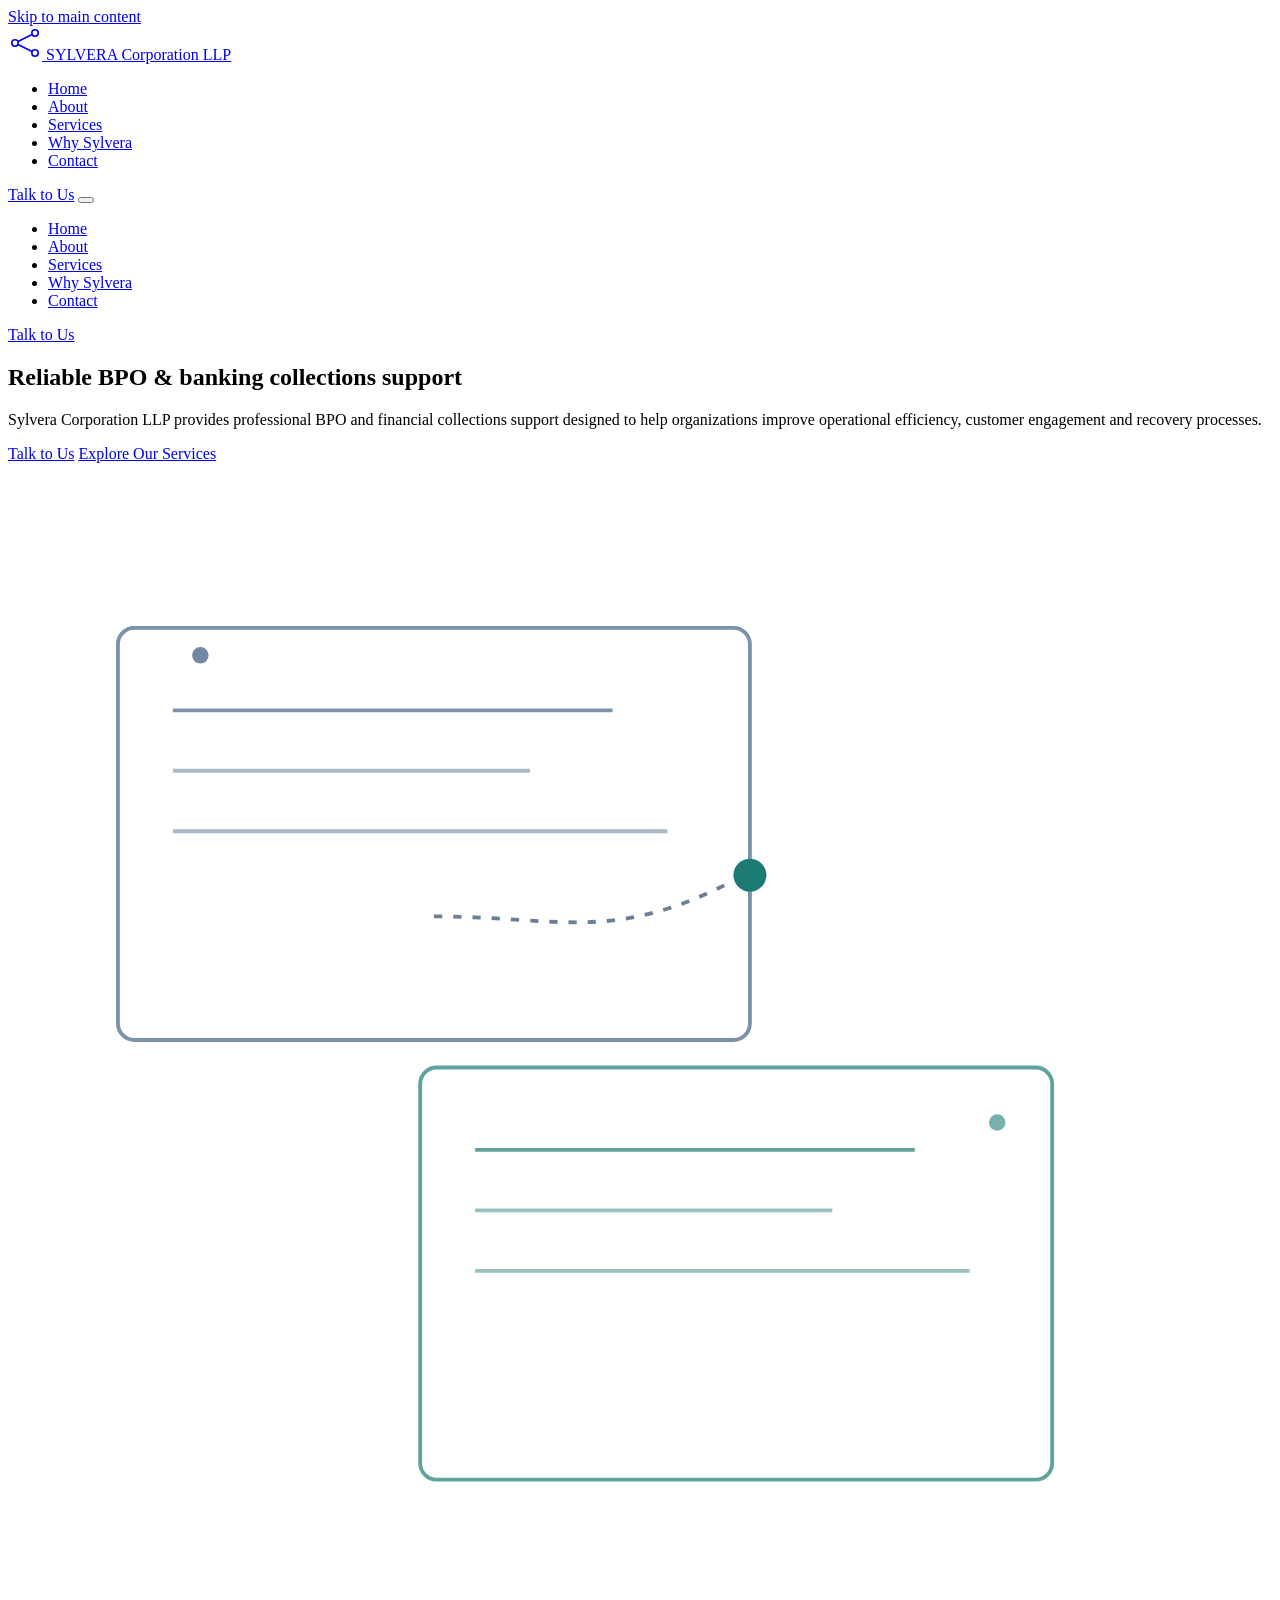
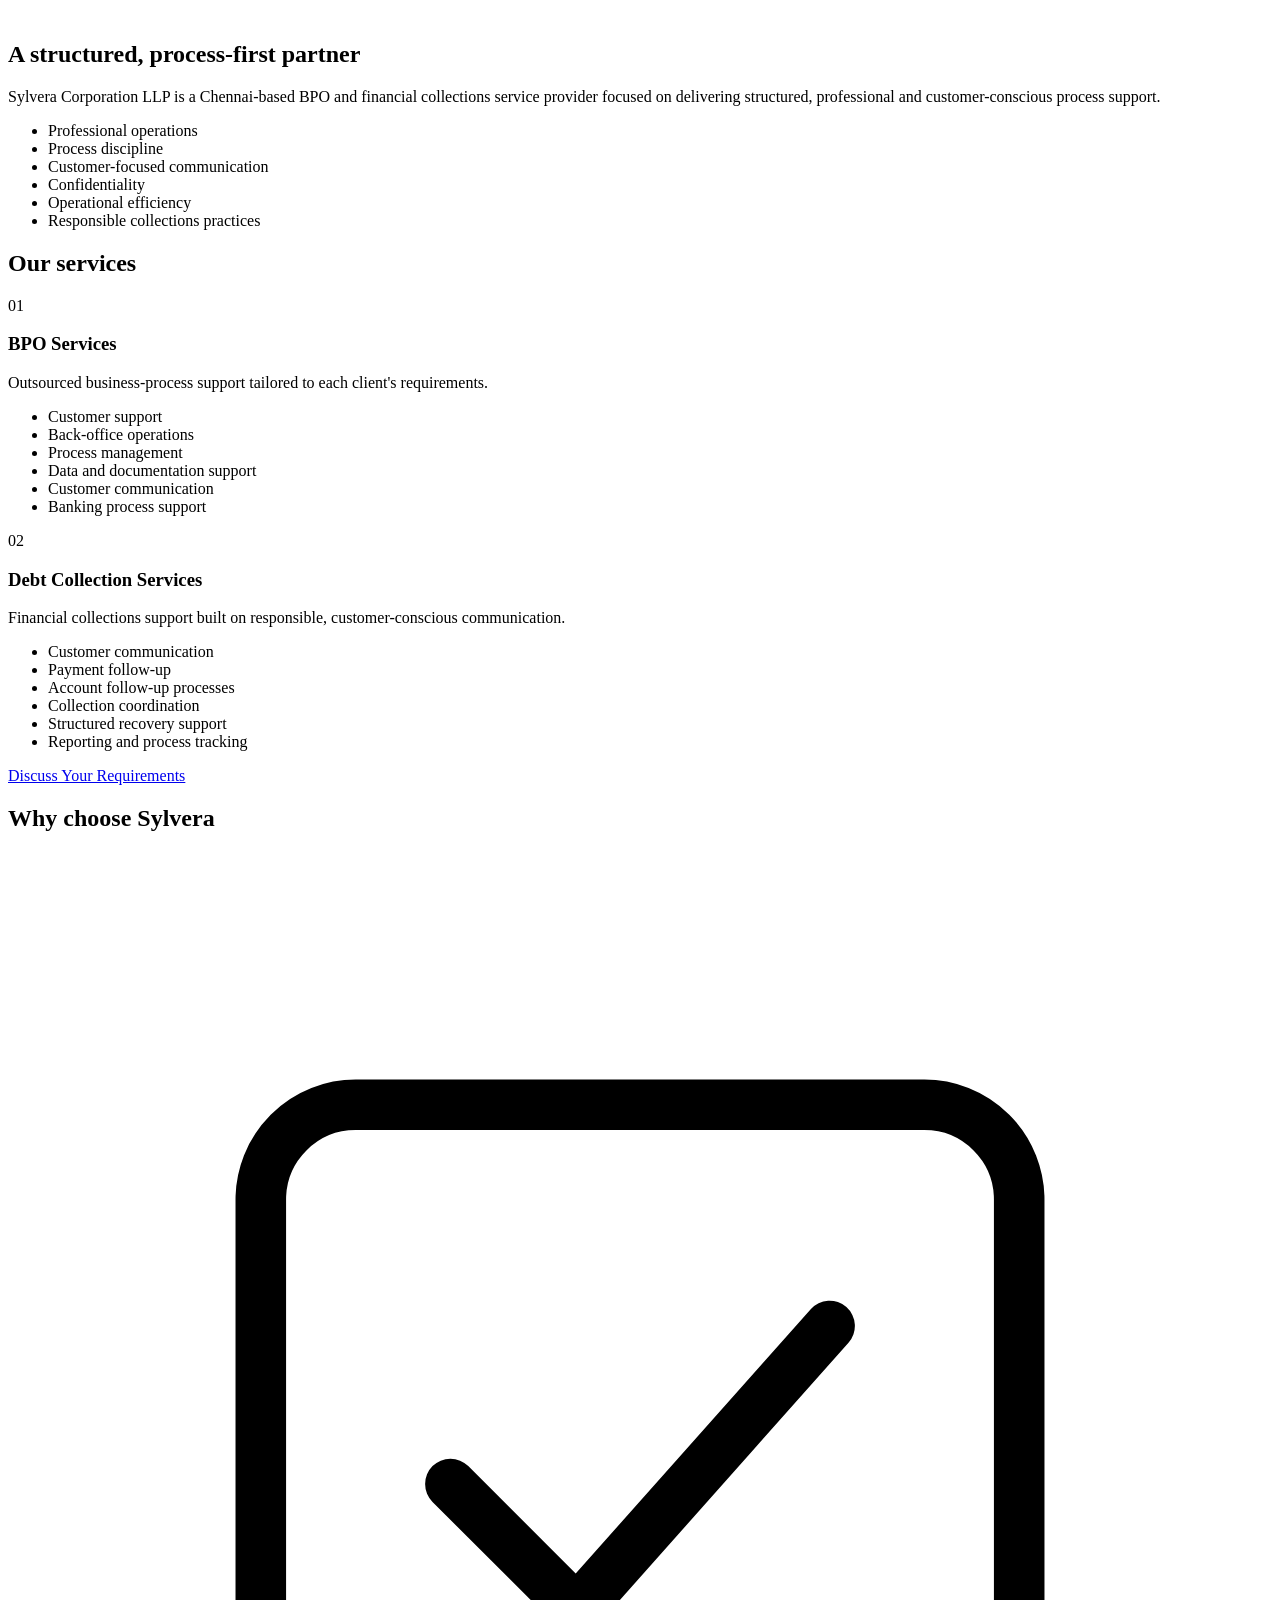
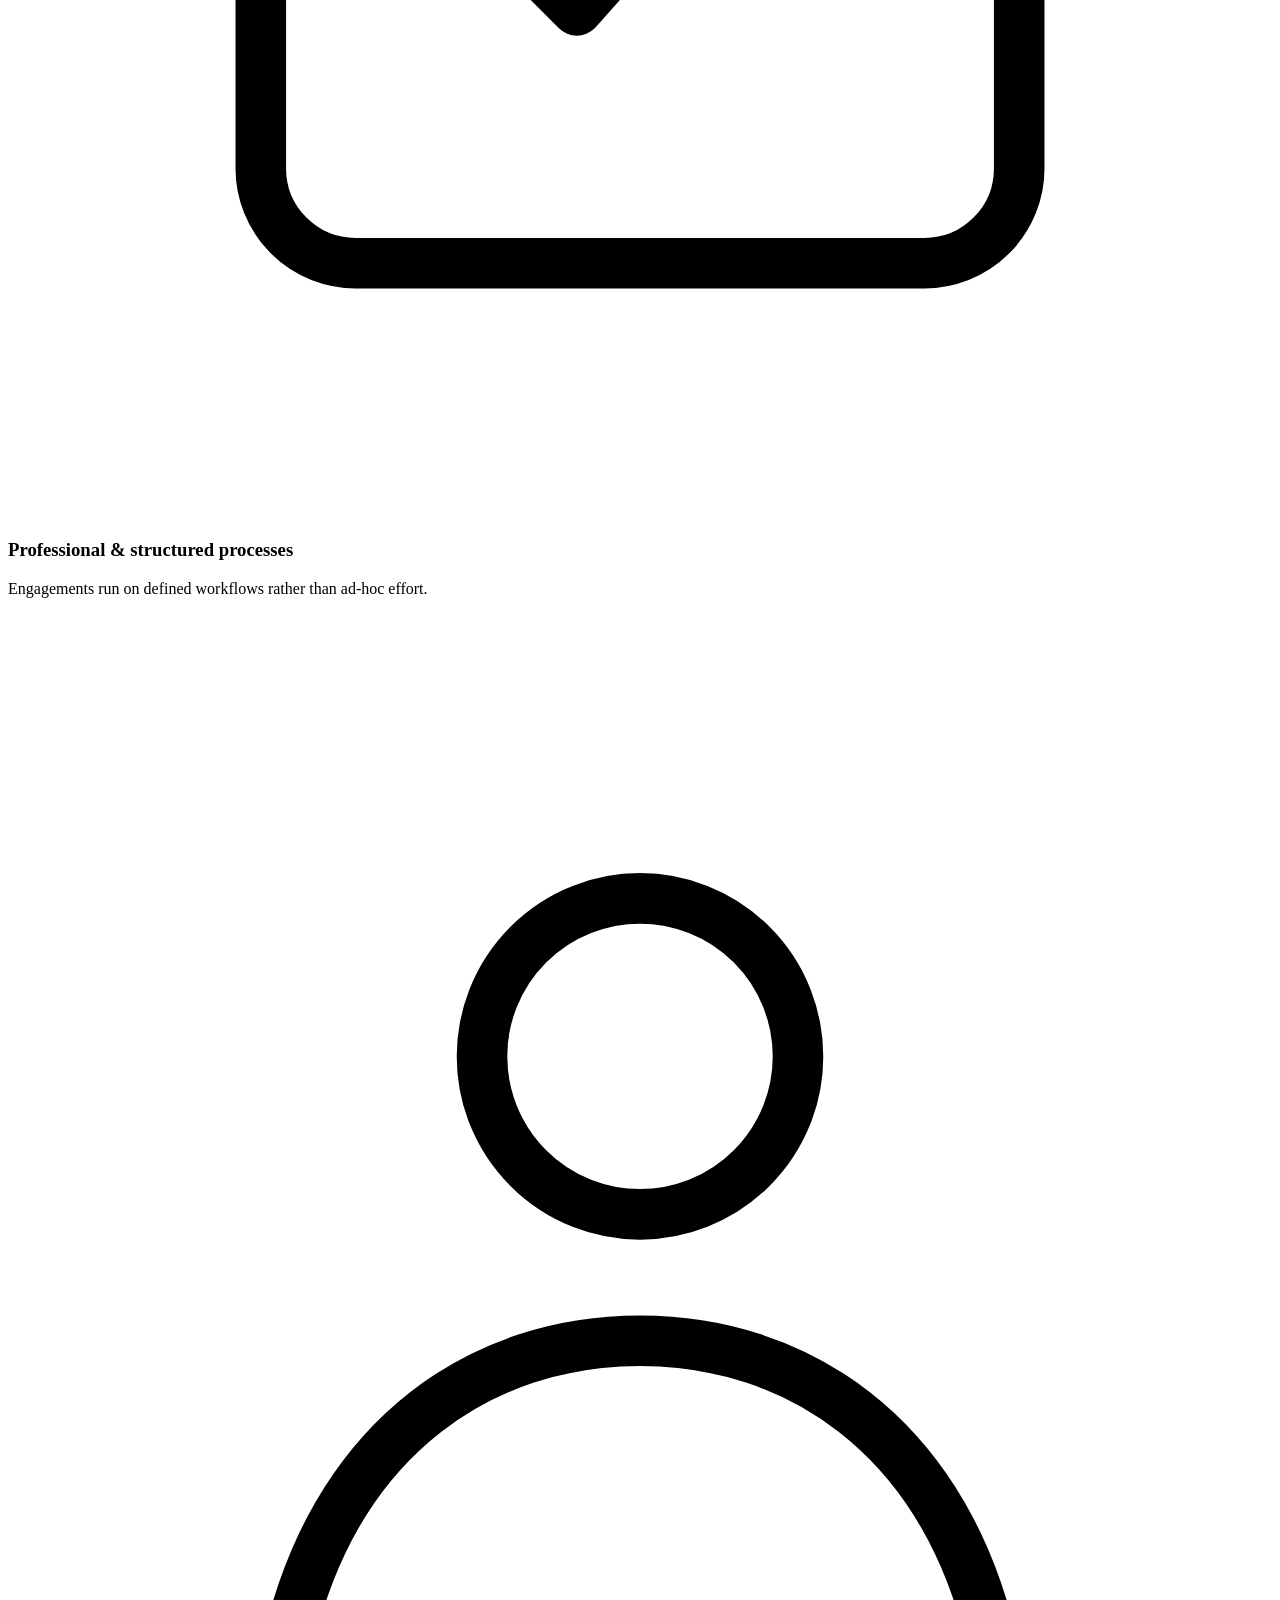
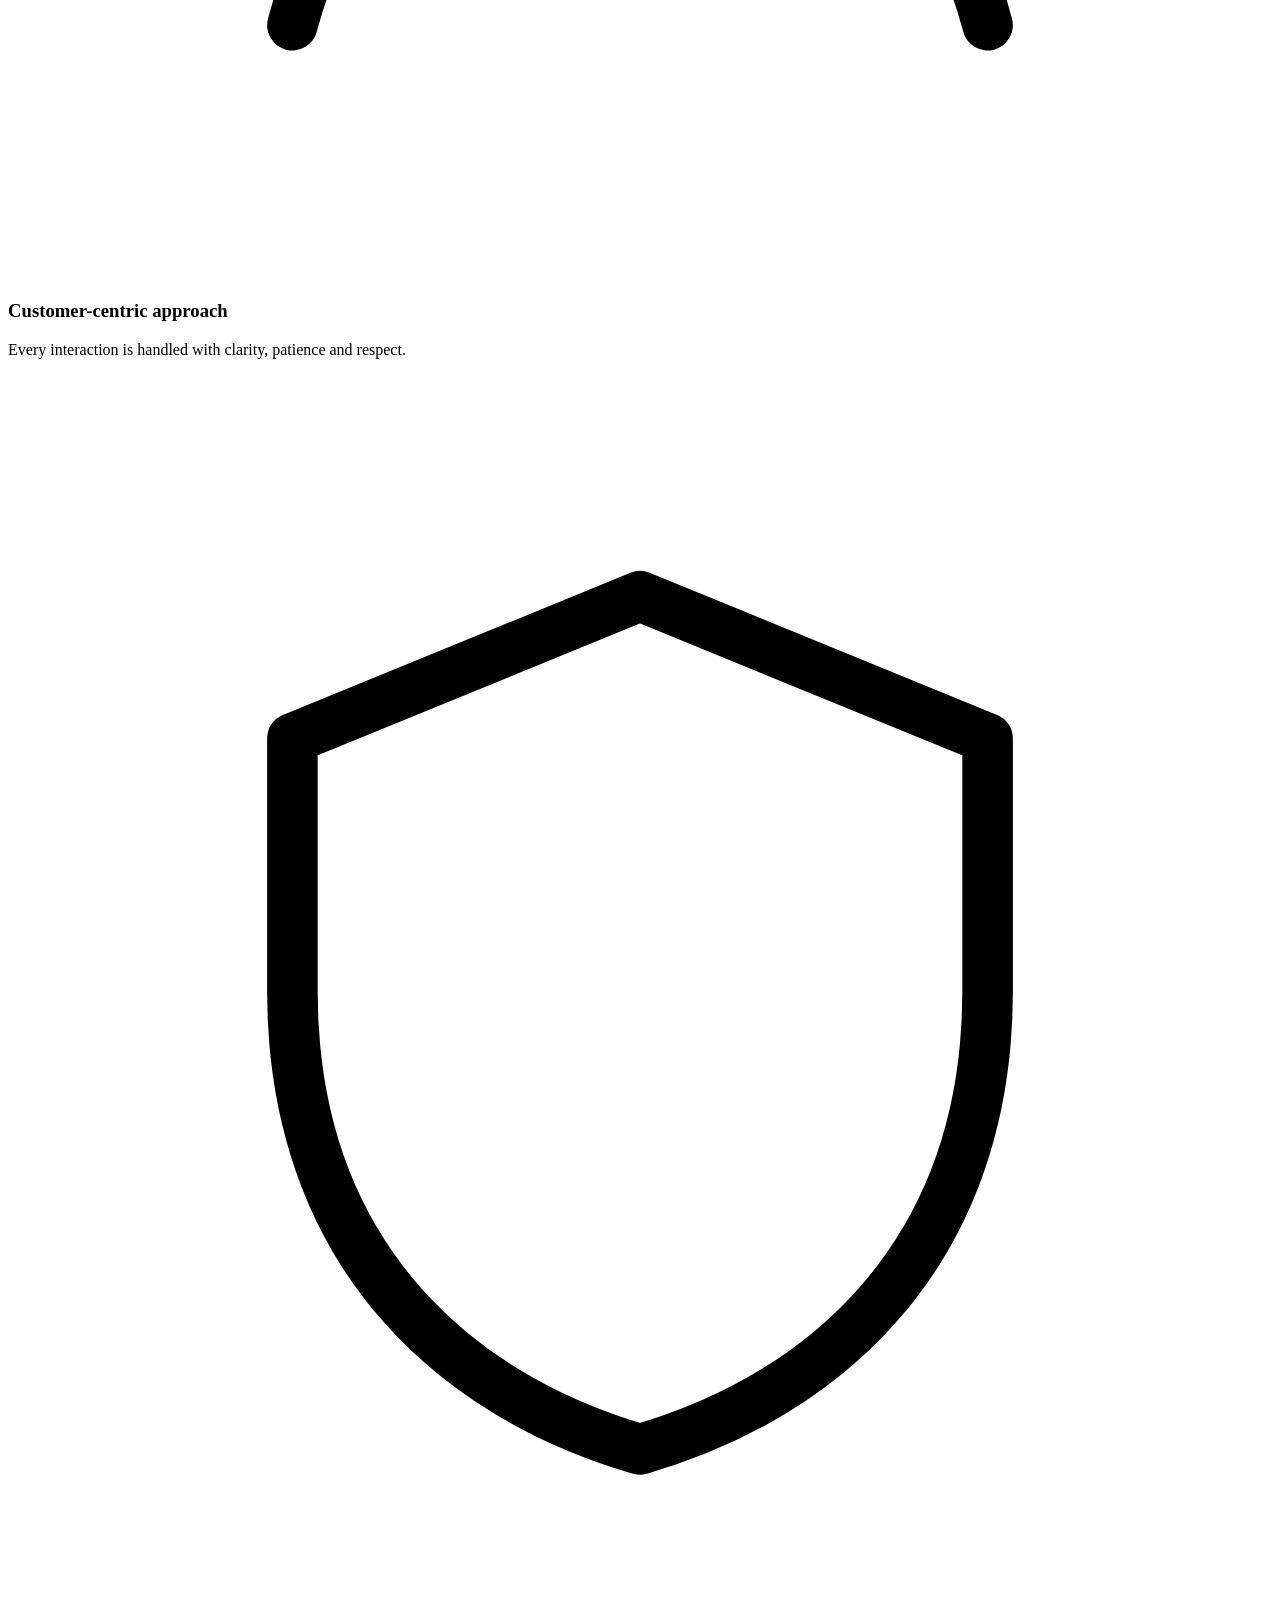
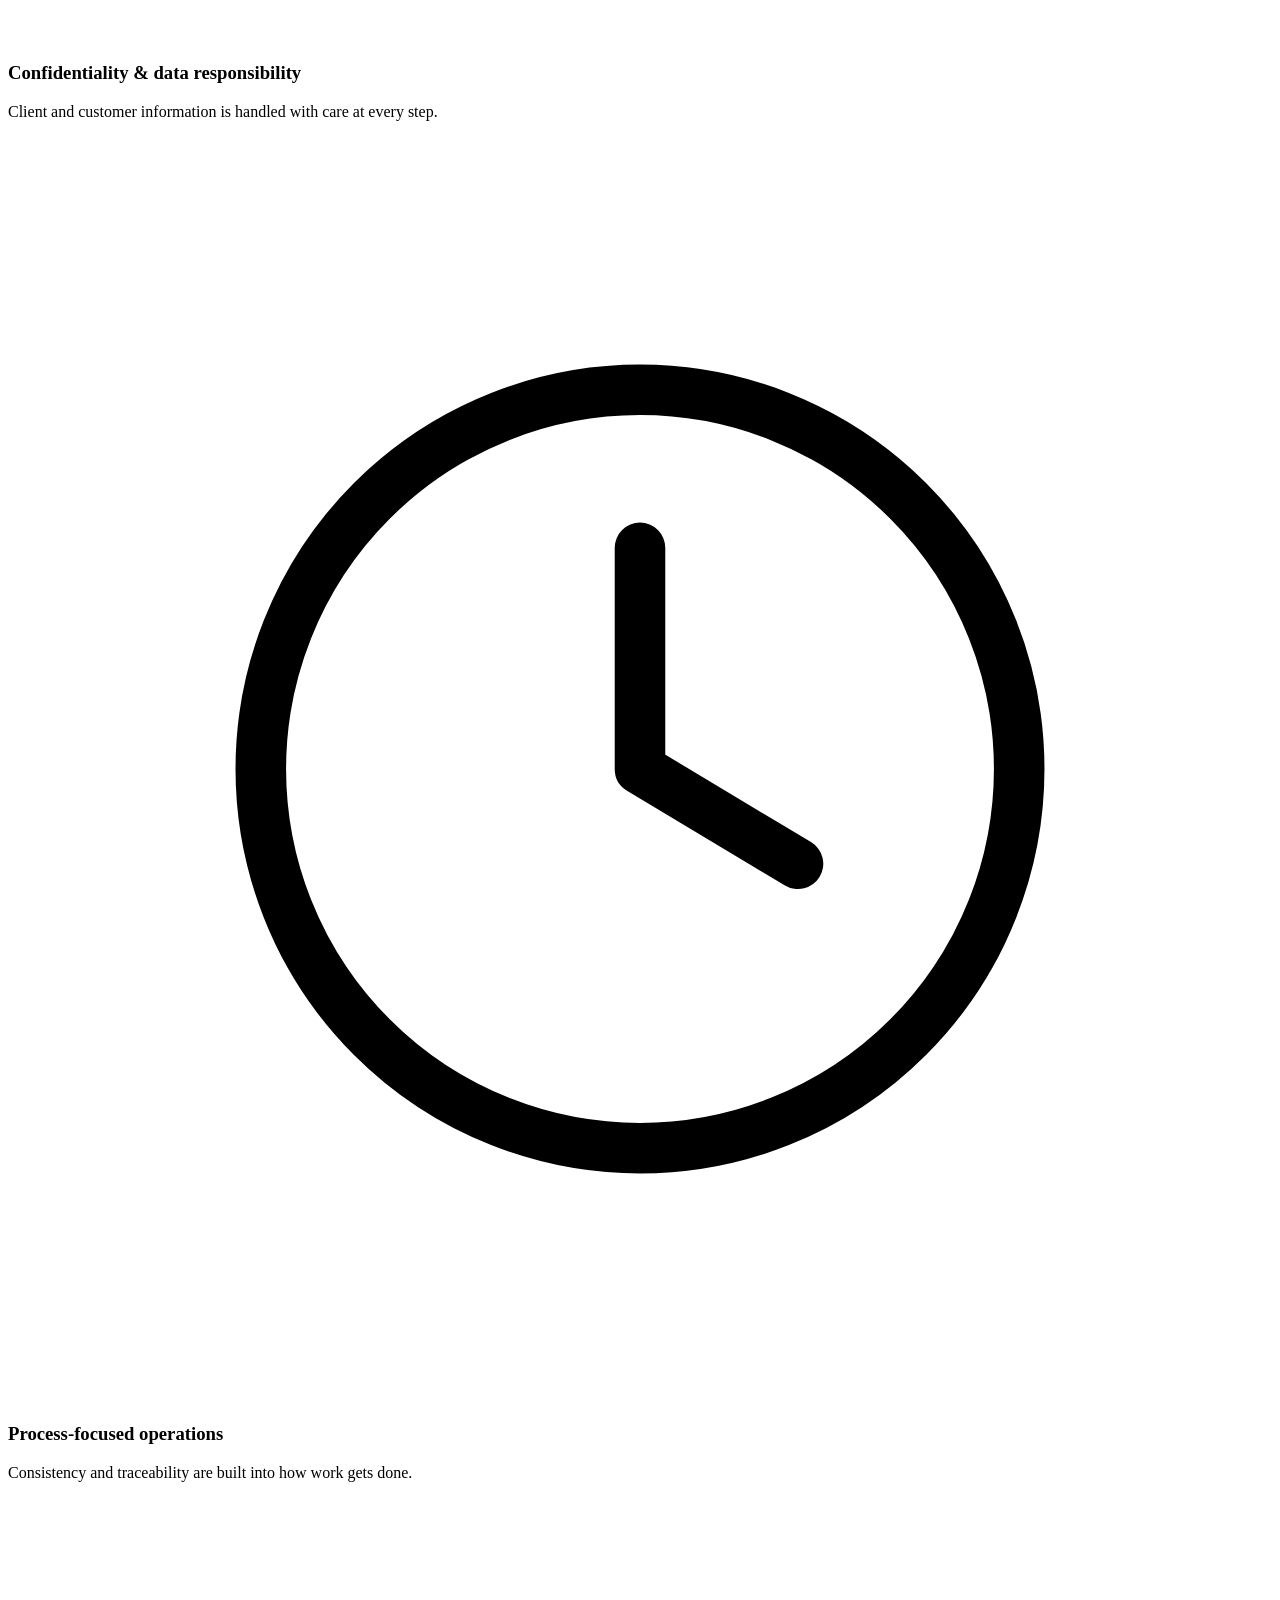
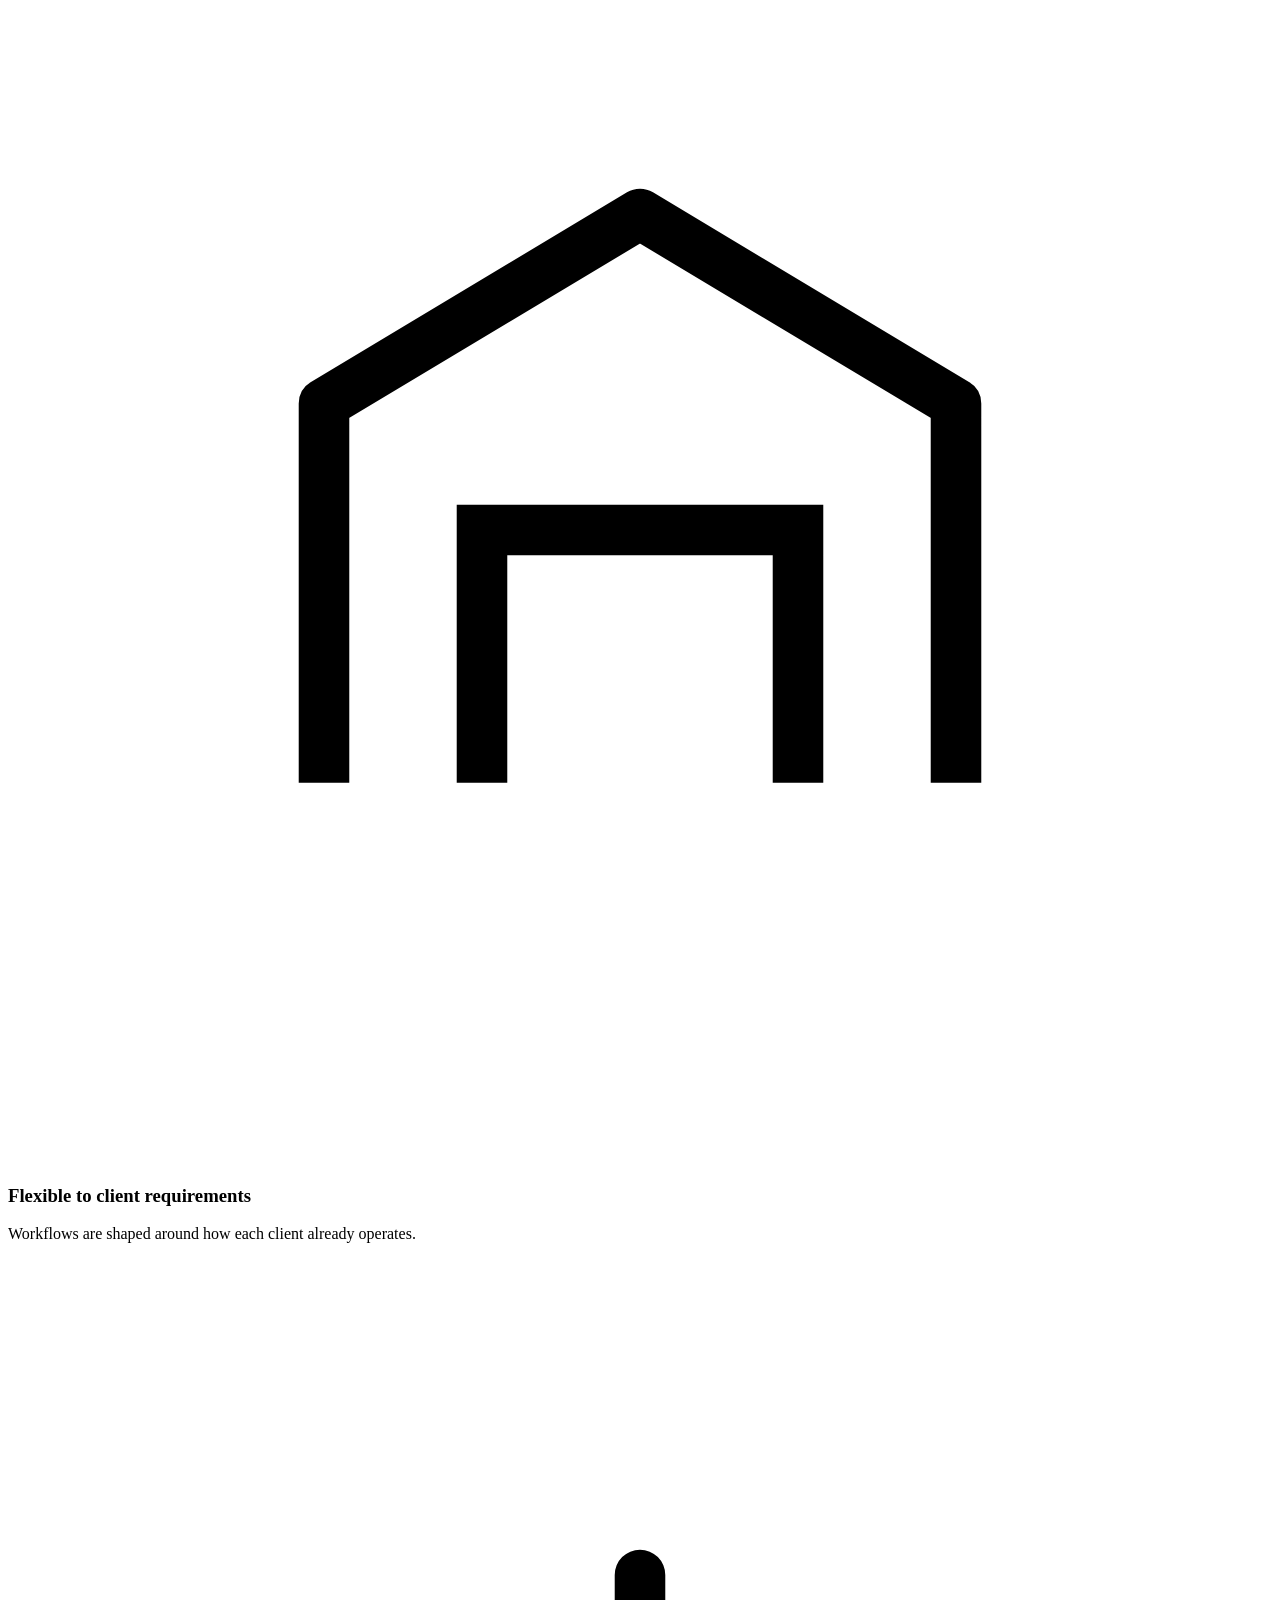
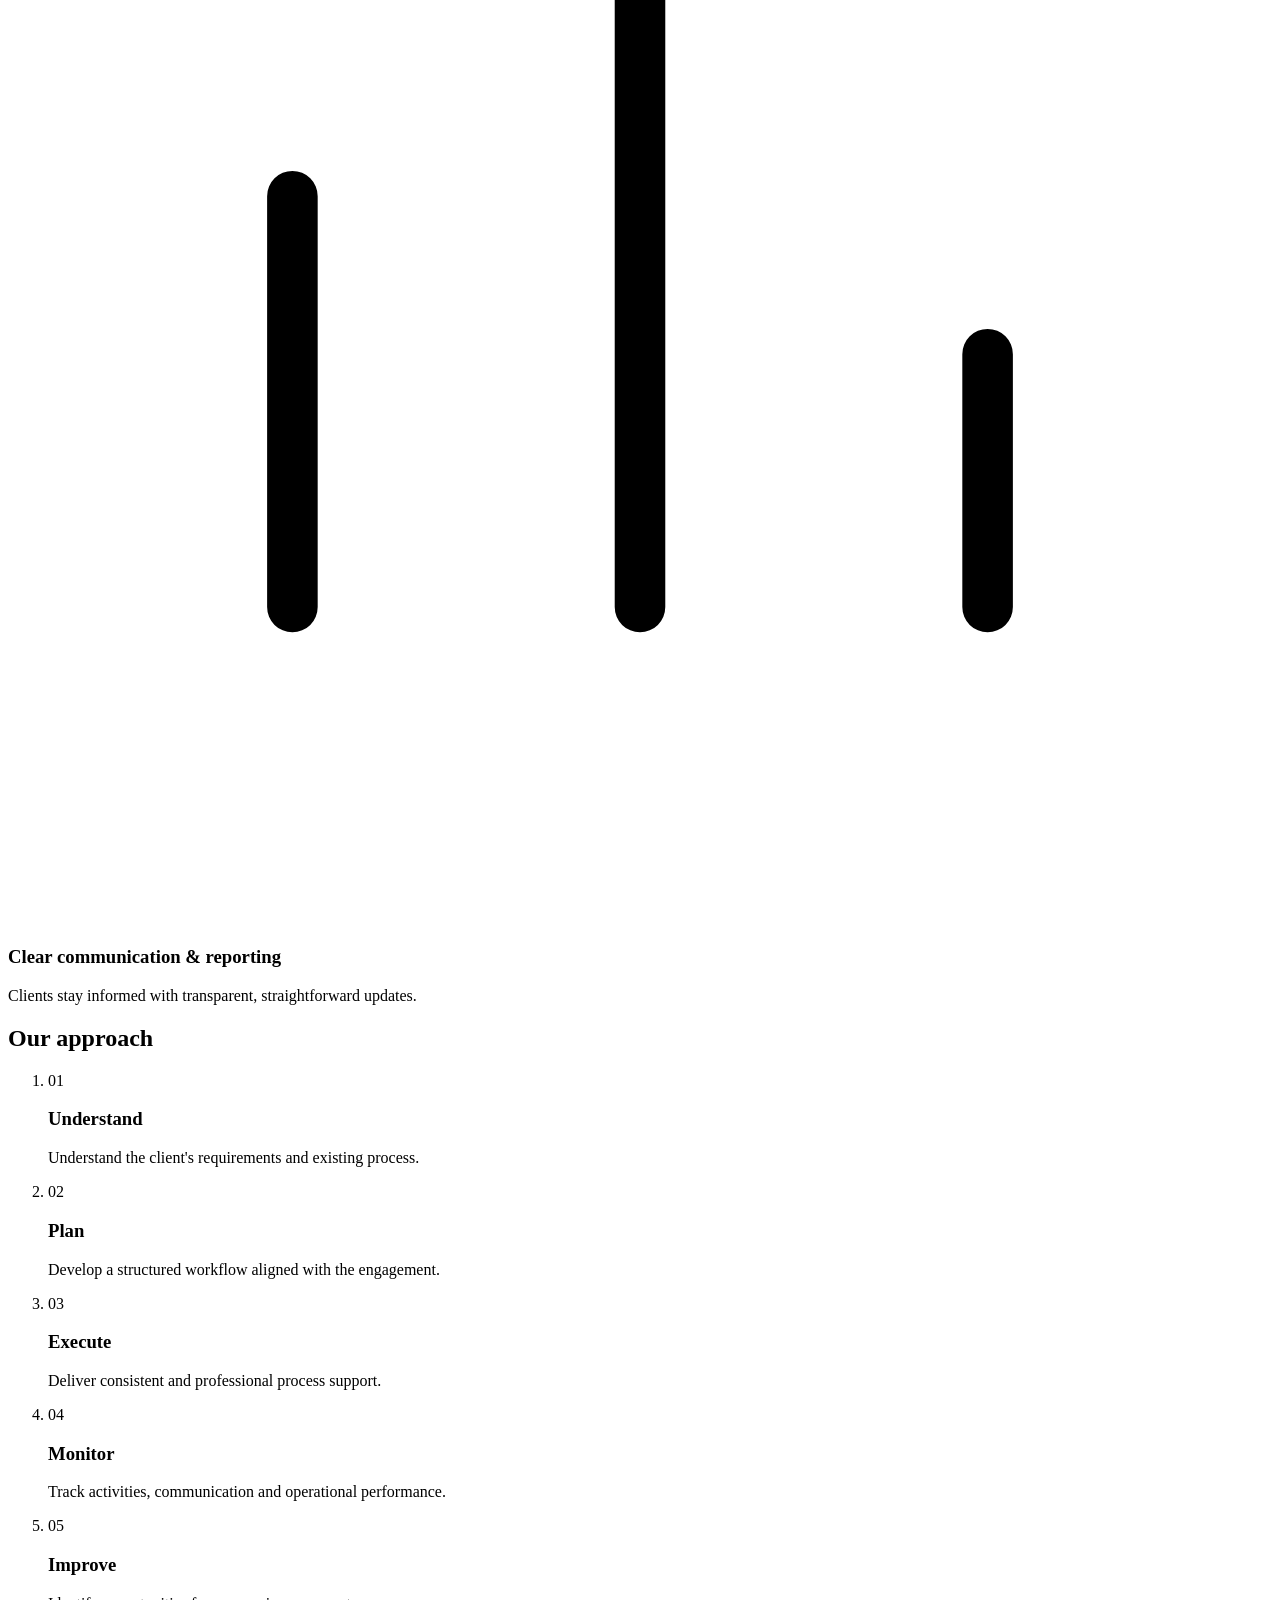
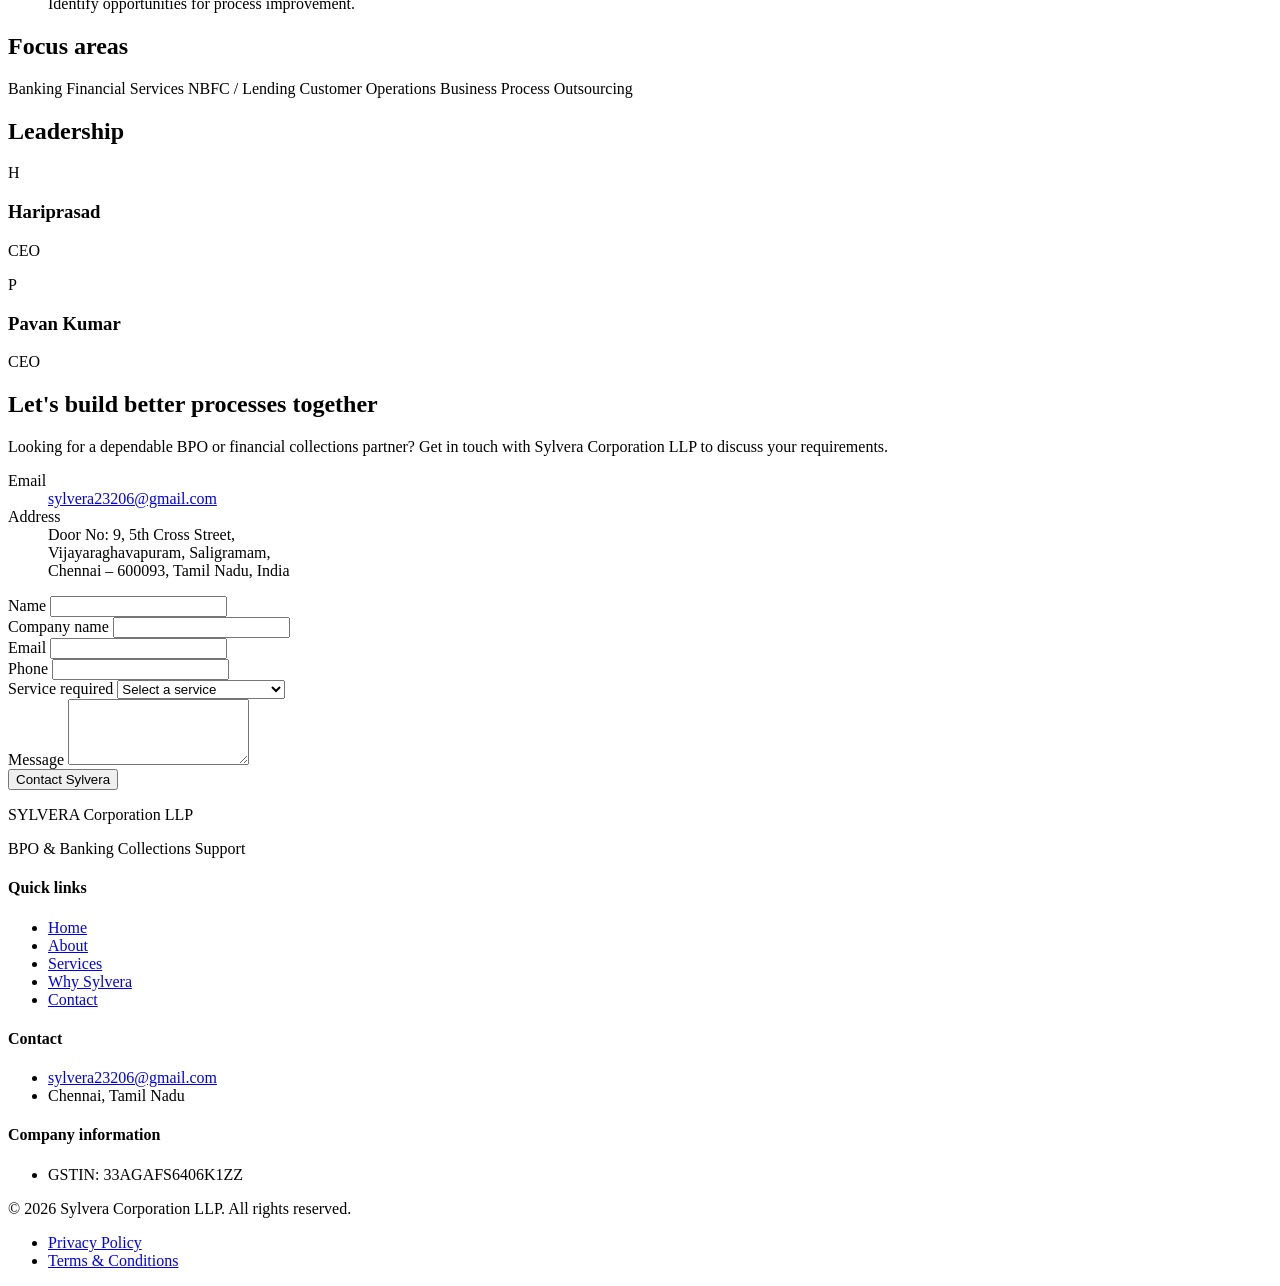
==== index.html @ d719fd0e "Create index.html" ====
<!DOCTYPE html>
<html lang="en">
<head>
  <meta charset="UTF-8" />
  <meta name="viewport" content="width=device-width, initial-scale=1.0" />

  <!-- Primary SEO -->
  <title>Sylvera Corporation LLP | BPO & Banking Collections Services</title>
  <meta name="description" content="Sylvera Corporation LLP provides professional BPO and financial collections support from Chennai, helping organizations improve operational efficiency and customer engagement." />
  <meta name="keywords" content="BPO services Chennai, banking process support, financial collections support, debt collection services India, business process outsourcing" />
  <meta name="author" content="Sylvera Corporation LLP" />
  <link rel="canonical" href="https://www.sylveracorp.com/" />

  <!-- Open Graph -->
  <meta property="og:type" content="website" />
  <meta property="og:site_name" content="Sylvera Corporation LLP" />
  <meta property="og:title" content="Sylvera Corporation LLP | BPO & Banking Collections Services" />
  <meta property="og:description" content="Professional BPO and financial collections support from Chennai, built for banks, NBFCs and financial-service organizations." />
  <meta property="og:url" content="https://www.sylveracorp.com/" />
  <meta property="og:image" content="/assets/og-image.png" />
  <meta property="og:locale" content="en_IN" />

  <!-- Twitter -->
  <meta name="twitter:card" content="summary_large_image" />
  <meta name="twitter:title" content="Sylvera Corporation LLP | BPO & Banking Collections Services" />
  <meta name="twitter:description" content="Professional BPO and financial collections support from Chennai, built for banks, NBFCs and financial-service organizations." />

  <!-- Favicon placeholder -->
  <link rel="icon" type="image/svg+xml" href="/assets/favicon.svg" />

  <!-- Fonts -->
  <link rel="preconnect" href="https://fonts.googleapis.com" />
  <link rel="preconnect" href="https://fonts.gstatic.com" crossorigin />
  <link href="https://fonts.googleapis.com/css2?family=Manrope:wght@500;600;700;800&family=Inter:wght@400;500;600&display=swap" rel="stylesheet" />

  <link rel="stylesheet" href="styles.css" />

  <!-- Organization structured data -->
  <script type="application/ld+json">
  {
    "@context": "https://schema.org",
    "@type": "Organization",
    "name": "Sylvera Corporation LLP",
    "description": "Sylvera Corporation LLP provides professional BPO and financial collections support, helping organizations improve operational efficiency and customer engagement.",
    "email": "sylvera23206@gmail.com",
    "address": {
      "@type": "PostalAddress",
      "streetAddress": "Door No: 9, 5th Cross Street, Vijayaraghavapuram, Saligramam",
      "addressLocality": "Chennai",
      "addressRegion": "Tamil Nadu",
      "postalCode": "600093",
      "addressCountry": "IN"
    }
  }
  </script>
</head>
<body>

  <a class="skip-link" href="#main-content">Skip to main content</a>

  <!-- =========================================================
       HEADER / NAVIGATION
  ========================================================== -->
  <header class="site-header" id="site-header">
    <div class="wrap header-row">
      <a href="#top" class="brand" aria-label="Sylvera Corporation LLP, home">
        <svg class="brand-mark" width="34" height="34" viewBox="0 0 34 34" fill="none" xmlns="http://www.w3.org/2000/svg" aria-hidden="true">
          <circle cx="7" cy="17" r="3.2" stroke="currentColor" stroke-width="1.6"/>
          <circle cx="27" cy="7" r="3.2" stroke="currentColor" stroke-width="1.6"/>
          <circle cx="27" cy="27" r="3.2" stroke="currentColor" stroke-width="1.6"/>
          <path d="M10 15.5L24 8.5" stroke="currentColor" stroke-width="1.6"/>
          <path d="M10 18.5L24 25.5" stroke="currentColor" stroke-width="1.6"/>
        </svg>
        <span class="brand-word">
          <span class="brand-name">SYLVERA</span>
          <span class="brand-sub">Corporation LLP</span>
        </span>
      </a>

      <nav class="main-nav" aria-label="Primary">
        <ul>
          <li><a href="#top">Home</a></li>
          <li><a href="#about">About</a></li>
          <li><a href="#services">Services</a></li>
          <li><a href="#why-sylvera">Why Sylvera</a></li>
          <li><a href="#contact">Contact</a></li>
        </ul>
      </nav>

      <div class="header-actions">
        <a href="#contact" class="btn btn-primary btn-sm">Talk to Us</a>
        <button class="nav-toggle" id="navToggle" aria-expanded="false" aria-controls="mobileNav" aria-label="Open menu">
          <span></span><span></span><span></span>
        </button>
      </div>
    </div>

    <div class="mobile-nav" id="mobileNav">
      <ul>
        <li><a href="#top">Home</a></li>
        <li><a href="#about">About</a></li>
        <li><a href="#services">Services</a></li>
        <li><a href="#why-sylvera">Why Sylvera</a></li>
        <li><a href="#contact">Contact</a></li>
      </ul>
      <a href="#contact" class="btn btn-primary btn-block">Talk to Us</a>
    </div>
  </header>

  <main id="main-content">

    <!-- =========================================================
         HERO
    ========================================================== -->
    <section class="hero" id="top">
      <div class="wrap hero-row">
        <div class="hero-copy">
          <h1>Reliable BPO &amp; banking collections support</h1>
          <p class="hero-lead">
            Sylvera Corporation LLP provides professional BPO and financial collections
            support designed to help organizations improve operational efficiency,
            customer engagement and recovery processes.
          </p>
          <div class="hero-actions">
            <a href="#contact" class="btn btn-primary">Talk to Us</a>
            <a href="#services" class="btn btn-ghost">Explore Our Services</a>
          </div>
        </div>

        <div class="hero-visual" aria-hidden="true">
          <svg viewBox="0 0 460 420" width="100%" height="100%" xmlns="http://www.w3.org/2000/svg">
            <rect x="40" y="60" width="230" height="150" rx="6" fill="none" stroke="#123A63" stroke-width="1.4" opacity="0.55"/>
            <rect x="150" y="220" width="230" height="150" rx="6" fill="none" stroke="#1C7C74" stroke-width="1.4" opacity="0.7"/>
            <line x1="60" y1="90" x2="220" y2="90" stroke="#123A63" stroke-width="1.4" opacity="0.55"/>
            <line x1="60" y1="112" x2="190" y2="112" stroke="#123A63" stroke-width="1.4" opacity="0.35"/>
            <line x1="60" y1="134" x2="240" y2="134" stroke="#123A63" stroke-width="1.4" opacity="0.35"/>
            <line x1="170" y1="250" x2="330" y2="250" stroke="#1C7C74" stroke-width="1.4" opacity="0.7"/>
            <line x1="170" y1="272" x2="300" y2="272" stroke="#1C7C74" stroke-width="1.4" opacity="0.45"/>
            <line x1="170" y1="294" x2="350" y2="294" stroke="#1C7C74" stroke-width="1.4" opacity="0.45"/>
            <circle class="pulse-node" cx="270" cy="150" r="6" fill="#1C7C74"/>
            <path d="M155 165 C 200 165, 220 175, 264 152" fill="none" stroke="#0B2A4E" stroke-width="1.4" stroke-dasharray="3 4" opacity="0.6"/>
            <circle cx="70" cy="70" r="3" fill="#123A63" opacity="0.6"/>
            <circle cx="360" cy="240" r="3" fill="#1C7C74" opacity="0.6"/>
          </svg>
        </div>
      </div>
    </section>

    <!-- =========================================================
         TRUST / INTRODUCTION
    ========================================================== -->
    <section class="section about" id="about">
      <div class="wrap about-row">
        <div class="about-heading">
          <h2>A structured, process-first partner</h2>
        </div>
        <div class="about-body">
          <p>
            Sylvera Corporation LLP is a Chennai-based BPO and financial collections
            service provider focused on delivering structured, professional and
            customer-conscious process support.
          </p>
          <ul class="pillar-list">
            <li>Professional operations</li>
            <li>Process discipline</li>
            <li>Customer-focused communication</li>
            <li>Confidentiality</li>
            <li>Operational efficiency</li>
            <li>Responsible collections practices</li>
          </ul>
        </div>
      </div>
    </section>

    <!-- =========================================================
         SERVICES
    ========================================================== -->
    <section class="section services" id="services">
      <div class="wrap">
        <h2 class="section-title">Our services</h2>

        <div class="service-grid">
          <article class="service-card">
            <span class="service-index">01</span>
            <h3>BPO Services</h3>
            <p>Outsourced business-process support tailored to each client's requirements.</p>
            <ul class="check-list">
              <li>Customer support</li>
              <li>Back-office operations</li>
              <li>Process management</li>
              <li>Data and documentation support</li>
              <li>Customer communication</li>
              <li>Banking process support</li>
            </ul>
          </article>

          <article class="service-card service-card--accent">
            <span class="service-index">02</span>
            <h3>Debt Collection Services</h3>
            <p>Financial collections support built on responsible, customer-conscious communication.</p>
            <ul class="check-list">
              <li>Customer communication</li>
              <li>Payment follow-up</li>
              <li>Account follow-up processes</li>
              <li>Collection coordination</li>
              <li>Structured recovery support</li>
              <li>Reporting and process tracking</li>
            </ul>
          </article>
        </div>

        <div class="services-cta">
          <a href="#contact" class="btn btn-primary">Discuss Your Requirements</a>
        </div>
      </div>
    </section>

    <!-- =========================================================
         WHY CHOOSE SYLVERA
    ========================================================== -->
    <section class="section why" id="why-sylvera">
      <div class="wrap">
        <h2 class="section-title">Why choose Sylvera</h2>

        <div class="why-grid">
          <div class="why-item">
            <svg class="why-icon" viewBox="0 0 40 40" aria-hidden="true"><rect x="8" y="8" width="24" height="24" rx="3" fill="none" stroke="currentColor" stroke-width="1.6"/><path d="M14 20l4 4 8-9" fill="none" stroke="currentColor" stroke-width="1.6" stroke-linecap="round" stroke-linejoin="round"/></svg>
            <h3>Professional &amp; structured processes</h3>
            <p>Engagements run on defined workflows rather than ad-hoc effort.</p>
          </div>
          <div class="why-item">
            <svg class="why-icon" viewBox="0 0 40 40" aria-hidden="true"><circle cx="20" cy="14" r="5" fill="none" stroke="currentColor" stroke-width="1.6"/><path d="M9 32c1.6-6 6-9 11-9s9.4 3 11 9" fill="none" stroke="currentColor" stroke-width="1.6" stroke-linecap="round"/></svg>
            <h3>Customer-centric approach</h3>
            <p>Every interaction is handled with clarity, patience and respect.</p>
          </div>
          <div class="why-item">
            <svg class="why-icon" viewBox="0 0 40 40" aria-hidden="true"><path d="M20 7l11 4.5v8c0 8-4.8 12.7-11 14.5-6.2-1.8-11-6.5-11-14.5v-8L20 7z" fill="none" stroke="currentColor" stroke-width="1.6" stroke-linejoin="round"/></svg>
            <h3>Confidentiality &amp; data responsibility</h3>
            <p>Client and customer information is handled with care at every step.</p>
          </div>
          <div class="why-item">
            <svg class="why-icon" viewBox="0 0 40 40" aria-hidden="true"><circle cx="20" cy="20" r="12" fill="none" stroke="currentColor" stroke-width="1.6"/><path d="M20 13v7l5 3" fill="none" stroke="currentColor" stroke-width="1.6" stroke-linecap="round" stroke-linejoin="round"/></svg>
            <h3>Process-focused operations</h3>
            <p>Consistency and traceability are built into how work gets done.</p>
          </div>
          <div class="why-item">
            <svg class="why-icon" viewBox="0 0 40 40" aria-hidden="true"><path d="M10 28V16l10-6 10 6v12" fill="none" stroke="currentColor" stroke-width="1.6" stroke-linejoin="round"/><path d="M15 28v-8h10v8" fill="none" stroke="currentColor" stroke-width="1.6"/></svg>
            <h3>Flexible to client requirements</h3>
            <p>Workflows are shaped around how each client already operates.</p>
          </div>
          <div class="why-item">
            <svg class="why-icon" viewBox="0 0 40 40" aria-hidden="true"><path d="M9 30V17M20 30V10M31 30V22" stroke="currentColor" stroke-width="1.6" stroke-linecap="round"/></svg>
            <h3>Clear communication &amp; reporting</h3>
            <p>Clients stay informed with transparent, straightforward updates.</p>
          </div>
        </div>
      </div>
    </section>

    <!-- =========================================================
         OUR APPROACH
    ========================================================== -->
    <section class="section approach" id="approach">
      <div class="wrap">
        <h2 class="section-title">Our approach</h2>

        <ol class="approach-list">
          <li class="approach-step">
            <span class="approach-num">01</span>
            <div>
              <h3>Understand</h3>
              <p>Understand the client's requirements and existing process.</p>
            </div>
          </li>
          <li class="approach-step">
            <span class="approach-num">02</span>
            <div>
              <h3>Plan</h3>
              <p>Develop a structured workflow aligned with the engagement.</p>
            </div>
          </li>
          <li class="approach-step">
            <span class="approach-num">03</span>
            <div>
              <h3>Execute</h3>
              <p>Deliver consistent and professional process support.</p>
            </div>
          </li>
          <li class="approach-step">
            <span class="approach-num">04</span>
            <div>
              <h3>Monitor</h3>
              <p>Track activities, communication and operational performance.</p>
            </div>
          </li>
          <li class="approach-step">
            <span class="approach-num">05</span>
            <div>
              <h3>Improve</h3>
              <p>Identify opportunities for process improvement.</p>
            </div>
          </li>
        </ol>
      </div>
    </section>

    <!-- =========================================================
         INDUSTRIES / FOCUS AREAS
    ========================================================== -->
    <section class="section industries" id="industries">
      <div class="wrap">
        <h2 class="section-title">Focus areas</h2>
        <div class="industries-row">
          <span>Banking</span>
          <span>Financial Services</span>
          <span>NBFC / Lending</span>
          <span>Customer Operations</span>
          <span>Business Process Outsourcing</span>
        </div>
      </div>
    </section>

    <!-- =========================================================
         LEADERSHIP
    ========================================================== -->
    <section class="section leadership" id="leadership">
      <div class="wrap">
        <h2 class="section-title">Leadership</h2>
        <div class="leader-grid">
          <div class="leader-card">
            <span class="leader-avatar" aria-hidden="true">H</span>
            <h3>Hariprasad</h3>
            <p>CEO</p>
          </div>
          <div class="leader-card">
            <span class="leader-avatar" aria-hidden="true">P</span>
            <h3>Pavan Kumar</h3>
            <p>CEO</p>
          </div>
        </div>
      </div>
    </section>

    <!-- =========================================================
         CONTACT / CTA
    ========================================================== -->
    <section class="section contact" id="contact">
      <div class="wrap contact-row">
        <div class="contact-intro">
          <h2>Let's build better processes together</h2>
          <p>
            Looking for a dependable BPO or financial collections partner?
            Get in touch with Sylvera Corporation LLP to discuss your requirements.
          </p>

          <dl class="contact-details">
            <div>
              <dt>Email</dt>
              <dd><a href="mailto:sylvera23206@gmail.com">sylvera23206@gmail.com</a></dd>
            </div>
            <div>
              <dt>Address</dt>
              <dd>
                Door No: 9, 5th Cross Street,<br />
                Vijayaraghavapuram, Saligramam,<br />
                Chennai – 600093, Tamil Nadu, India
              </dd>
            </div>
          </dl>
        </div>

        <form class="contact-form" id="contactForm" novalidate>
          <div class="form-row">
            <label for="name">Name</label>
            <input type="text" id="name" name="name" autocomplete="name" required />
            <span class="field-error" id="err-name" role="alert"></span>
          </div>

          <div class="form-row">
            <label for="company">Company name</label>
            <input type="text" id="company" name="company" autocomplete="organization" />
          </div>

          <div class="form-row form-row--split">
            <div>
              <label for="email">Email</label>
              <input type="email" id="email" name="email" autocomplete="email" required />
              <span class="field-error" id="err-email" role="alert"></span>
            </div>
            <div>
              <label for="phone">Phone</label>
              <input type="tel" id="phone" name="phone" autocomplete="tel" required />
              <span class="field-error" id="err-phone" role="alert"></span>
            </div>
          </div>

          <div class="form-row">
            <label for="service">Service required</label>
            <select id="service" name="service" required>
              <option value="" disabled selected>Select a service</option>
              <option value="bpo">BPO Services</option>
              <option value="collections">Debt Collection Services</option>
              <option value="other">Other / Not sure yet</option>
            </select>
          </div>

          <div class="form-row">
            <label for="message">Message</label>
            <textarea id="message" name="message" rows="4" required></textarea>
            <span class="field-error" id="err-message" role="alert"></span>
          </div>

          <button type="submit" class="btn btn-primary btn-block">Contact Sylvera</button>
          <p class="form-status" id="formStatus" role="status" aria-live="polite"></p>
        </form>
      </div>
    </section>

  </main>

  <!-- =========================================================
       FOOTER
  ========================================================== -->
  <footer class="site-footer">
    <div class="wrap footer-grid">
      <div class="footer-brand">
        <span class="brand-name">SYLVERA</span>
        <span class="brand-sub">Corporation LLP</span>
        <p>BPO &amp; Banking Collections Support</p>
      </div>

      <div class="footer-col">
        <h4>Quick links</h4>
        <ul>
          <li><a href="#top">Home</a></li>
          <li><a href="#about">About</a></li>
          <li><a href="#services">Services</a></li>
          <li><a href="#why-sylvera">Why Sylvera</a></li>
          <li><a href="#contact">Contact</a></li>
        </ul>
      </div>

      <div class="footer-col">
        <h4>Contact</h4>
        <ul>
          <li><a href="mailto:sylvera23206@gmail.com">sylvera23206@gmail.com</a></li>
          <li>Chennai, Tamil Nadu</li>
        </ul>
      </div>

      <div class="footer-col">
        <h4>Company information</h4>
        <ul>
          <li>GSTIN: 33AGAFS6406K1ZZ</li>
        </ul>
      </div>
    </div>

    <div class="wrap footer-bottom">
      <p>© 2026 Sylvera Corporation LLP. All rights reserved.</p>
      <ul class="footer-legal">
        <li><a href="/privacy-policy">Privacy Policy</a></li>
        <li><a href="/terms-and-conditions">Terms &amp; Conditions</a></li>
      </ul>
    </div>
  </footer>

  <script src="script.js"></script>
</body>
</html>
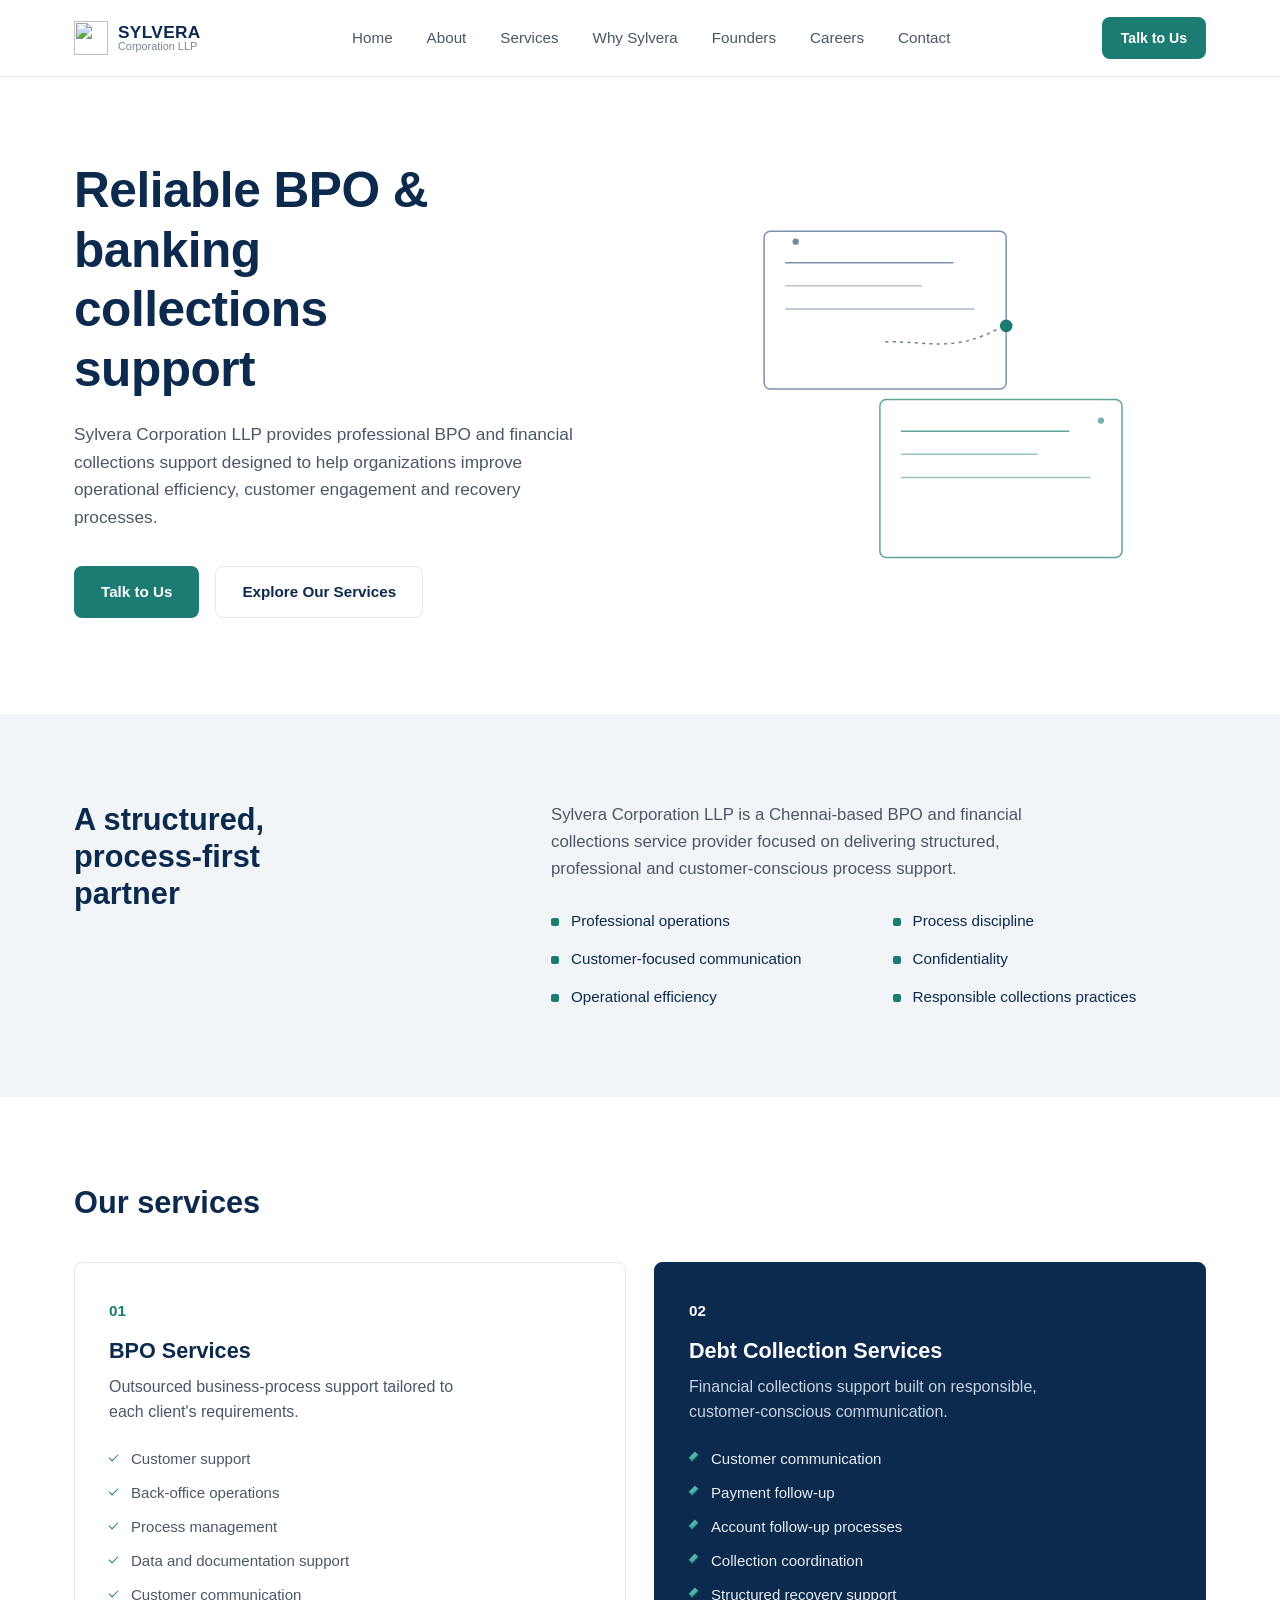
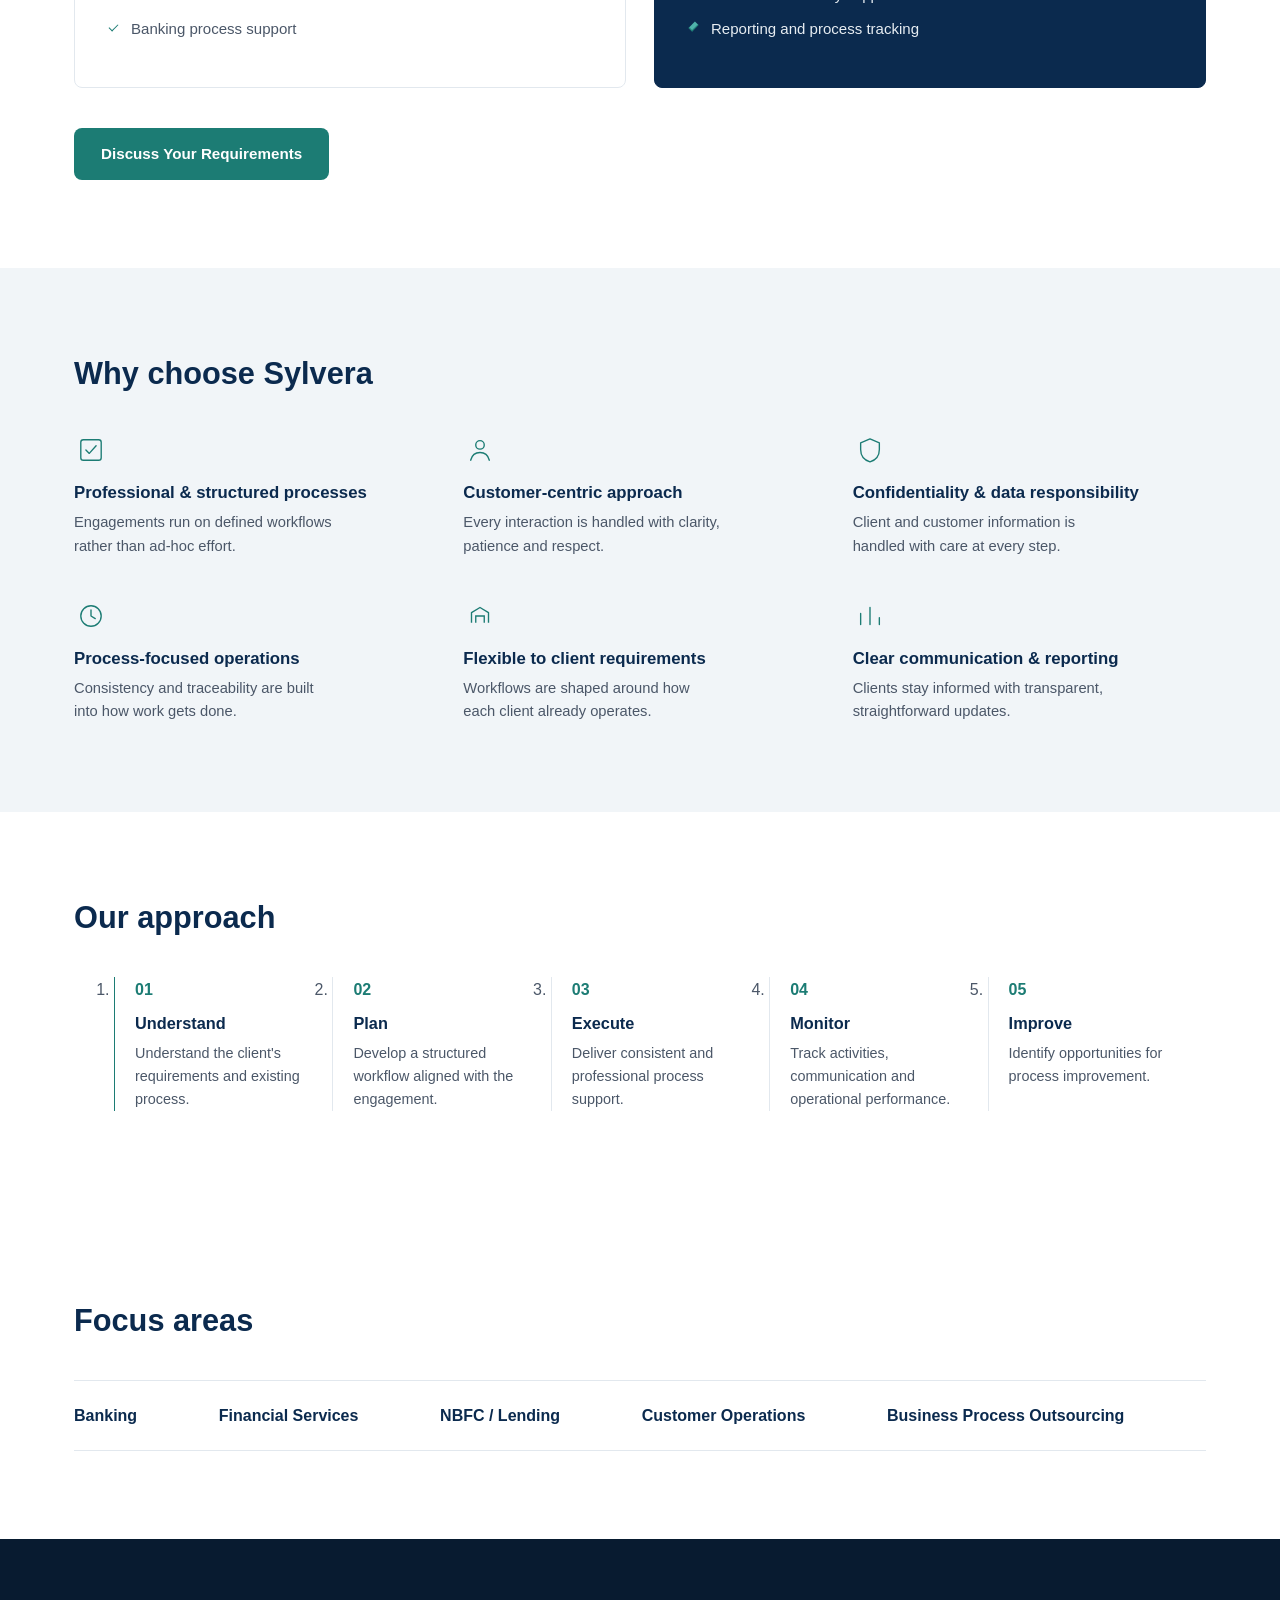
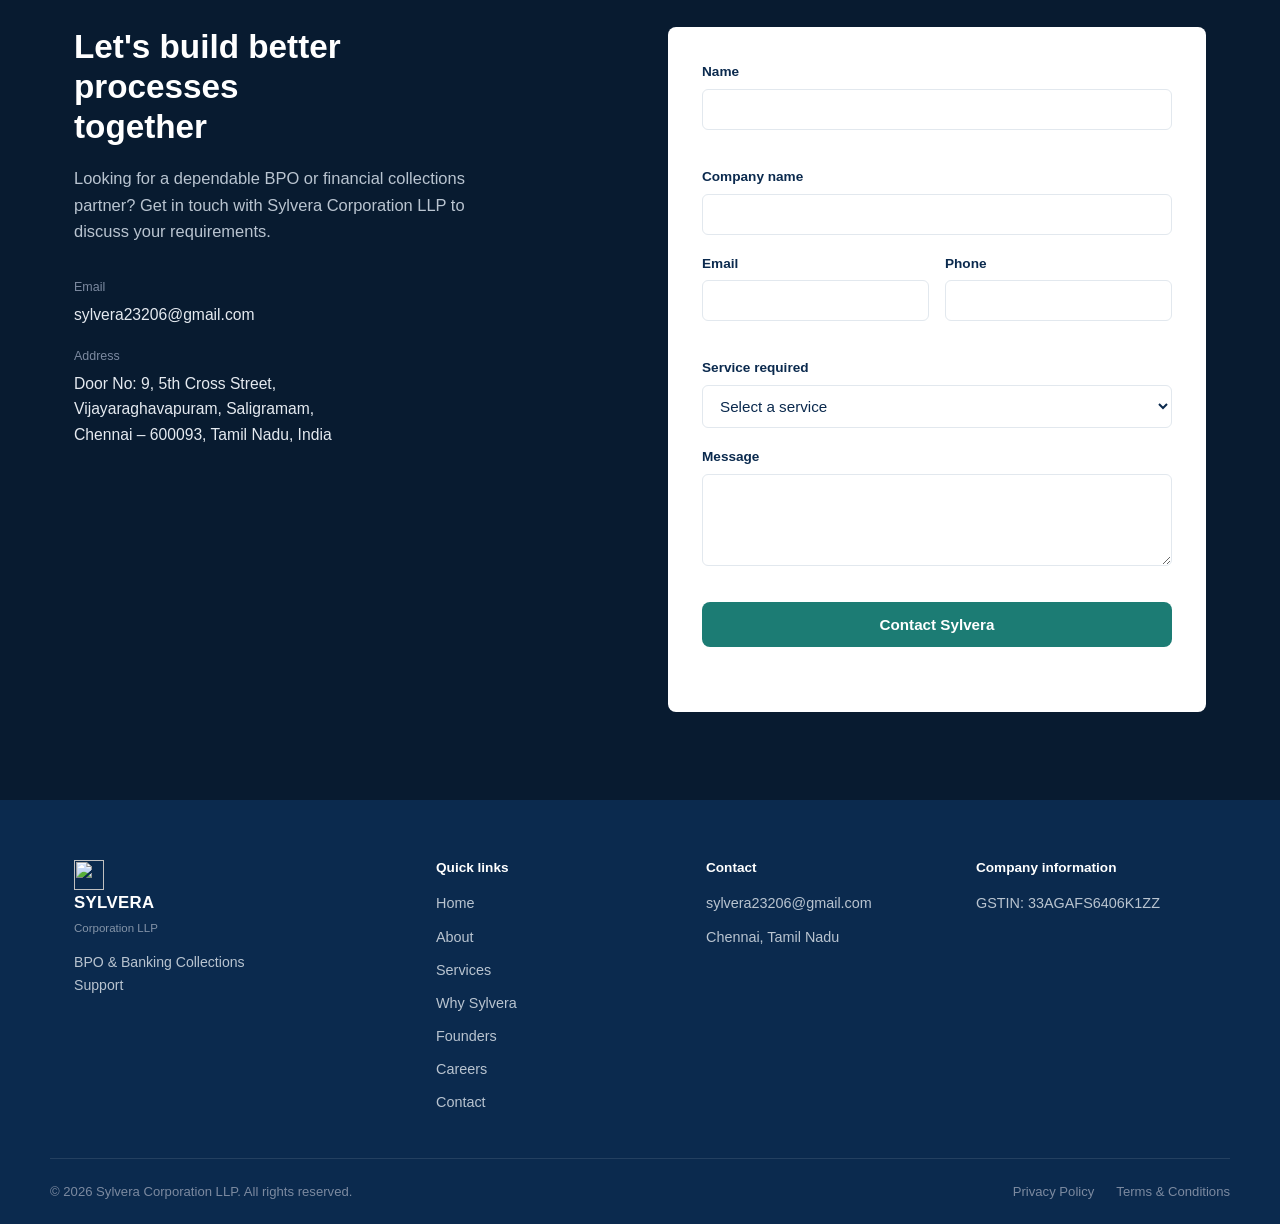
==== commit a5437653: "Update index.html" ====
--- a/index.html
+++ b/index.html
@@ -64,13 +64,7 @@
   <header class="site-header" id="site-header">
     <div class="wrap header-row">
       <a href="#top" class="brand" aria-label="Sylvera Corporation LLP, home">
-        <svg class="brand-mark" width="34" height="34" viewBox="0 0 34 34" fill="none" xmlns="http://www.w3.org/2000/svg" aria-hidden="true">
-          <circle cx="7" cy="17" r="3.2" stroke="currentColor" stroke-width="1.6"/>
-          <circle cx="27" cy="7" r="3.2" stroke="currentColor" stroke-width="1.6"/>
-          <circle cx="27" cy="27" r="3.2" stroke="currentColor" stroke-width="1.6"/>
-          <path d="M10 15.5L24 8.5" stroke="currentColor" stroke-width="1.6"/>
-          <path d="M10 18.5L24 25.5" stroke="currentColor" stroke-width="1.6"/>
-        </svg>
+        <img class="brand-mark" src="assets/logo-icon.png" width="34" height="34" alt="" />
         <span class="brand-word">
           <span class="brand-name">SYLVERA</span>
           <span class="brand-sub">Corporation LLP</span>
@@ -83,6 +77,8 @@
           <li><a href="#about">About</a></li>
           <li><a href="#services">Services</a></li>
           <li><a href="#why-sylvera">Why Sylvera</a></li>
+          <li><a href="founders.html">Founders</a></li>
+          <li><a href="careers.html">Careers</a></li>
           <li><a href="#contact">Contact</a></li>
         </ul>
       </nav>
@@ -101,6 +97,8 @@
         <li><a href="#about">About</a></li>
         <li><a href="#services">Services</a></li>
         <li><a href="#why-sylvera">Why Sylvera</a></li>
+        <li><a href="founders.html">Founders</a></li>
+        <li><a href="careers.html">Careers</a></li>
         <li><a href="#contact">Contact</a></li>
       </ul>
       <a href="#contact" class="btn btn-primary btn-block">Talk to Us</a>
@@ -321,27 +319,6 @@
     </section>
 
     <!-- =========================================================
-         LEADERSHIP
-    ========================================================== -->
-    <section class="section leadership" id="leadership">
-      <div class="wrap">
-        <h2 class="section-title">Leadership</h2>
-        <div class="leader-grid">
-          <div class="leader-card">
-            <span class="leader-avatar" aria-hidden="true">H</span>
-            <h3>Hariprasad</h3>
-            <p>CEO</p>
-          </div>
-          <div class="leader-card">
-            <span class="leader-avatar" aria-hidden="true">P</span>
-            <h3>Pavan Kumar</h3>
-            <p>CEO</p>
-          </div>
-        </div>
-      </div>
-    </section>
-
-    <!-- =========================================================
          CONTACT / CTA
     ========================================================== -->
     <section class="section contact" id="contact">
@@ -424,6 +401,7 @@
   <footer class="site-footer">
     <div class="wrap footer-grid">
       <div class="footer-brand">
+        <img class="footer-mark" src="assets/logo-icon.png" width="30" height="30" alt="" />
         <span class="brand-name">SYLVERA</span>
         <span class="brand-sub">Corporation LLP</span>
         <p>BPO &amp; Banking Collections Support</p>
@@ -436,6 +414,8 @@
           <li><a href="#about">About</a></li>
           <li><a href="#services">Services</a></li>
           <li><a href="#why-sylvera">Why Sylvera</a></li>
+          <li><a href="founders.html">Founders</a></li>
+          <li><a href="careers.html">Careers</a></li>
           <li><a href="#contact">Contact</a></li>
         </ul>
       </div>
--- a/styles.css
+++ b/styles.css
@@ -0,0 +1,539 @@
+/* =========================================================
+   TOKENS
+========================================================= */
+:root {
+  --color-ink: #0B2A4E;
+  --color-navy: #123A63;
+  --color-navy-dark: #081B30;
+  --color-paper: #FFFFFF;
+  --color-mist: #F1F5F8;
+  --color-mist-line: #E2E8EE;
+  --color-accent: #1C7C74;
+  --color-accent-soft: #E4F1EF;
+  --color-slate: #4B5768;
+  --color-slate-light: #7A8798;
+
+  --font-head: 'Manrope', -apple-system, BlinkMacSystemFont, sans-serif;
+  --font-body: 'Inter', -apple-system, BlinkMacSystemFont, sans-serif;
+
+  --max-width: 1180px;
+  --radius: 8px;
+  --header-h: 76px;
+}
+
+/* =========================================================
+   RESET
+========================================================= */
+*, *::before, *::after { box-sizing: border-box; }
+html { scroll-behavior: smooth; scroll-padding-top: var(--header-h); }
+body {
+  margin: 0;
+  font-family: var(--font-body);
+  color: var(--color-slate);
+  background: var(--color-paper);
+  line-height: 1.6;
+  -webkit-font-smoothing: antialiased;
+}
+img, svg { max-width: 100%; display: block; }
+a { color: inherit; text-decoration: none; }
+ul { list-style: none; margin: 0; padding: 0; }
+h1, h2, h3, h4 {
+  font-family: var(--font-head);
+  color: var(--color-ink);
+  margin: 0;
+  line-height: 1.2;
+  font-weight: 700;
+}
+p { margin: 0; }
+button { font-family: inherit; }
+
+@media (prefers-reduced-motion: reduce) {
+  html { scroll-behavior: auto; }
+  *, *::before, *::after { animation-duration: 0.001ms !important; transition-duration: 0.001ms !important; }
+}
+
+:focus-visible {
+  outline: 2px solid var(--color-accent);
+  outline-offset: 3px;
+}
+
+.skip-link {
+  position: absolute;
+  left: -999px;
+  top: 0;
+  background: var(--color-ink);
+  color: #fff;
+  padding: 10px 16px;
+  z-index: 1000;
+}
+.skip-link:focus { left: 12px; top: 12px; }
+
+.wrap {
+  max-width: var(--max-width);
+  margin: 0 auto;
+  padding: 0 24px;
+}
+
+.section { padding: 88px 0; }
+.section-title {
+  font-size: clamp(1.6rem, 2.4vw, 2.1rem);
+  margin-bottom: 40px;
+  max-width: 34ch;
+}
+
+/* =========================================================
+   BUTTONS
+========================================================= */
+.btn {
+  display: inline-flex;
+  align-items: center;
+  justify-content: center;
+  gap: 8px;
+  padding: 13px 26px;
+  border-radius: var(--radius);
+  font-weight: 600;
+  font-size: 0.95rem;
+  border: 1.5px solid transparent;
+  cursor: pointer;
+  transition: background-color 160ms ease, color 160ms ease, border-color 160ms ease;
+}
+.btn-primary {
+  background: var(--color-accent);
+  color: #fff;
+}
+.btn-primary:hover { background: #166862; }
+.btn-ghost {
+  background: transparent;
+  border-color: var(--color-mist-line);
+  color: var(--color-ink);
+}
+.btn-ghost:hover { border-color: var(--color-navy); background: var(--color-mist); }
+.btn-sm { padding: 9px 18px; font-size: 0.88rem; }
+.btn-block { width: 100%; }
+
+/* =========================================================
+   HEADER
+========================================================= */
+.site-header {
+  position: sticky;
+  top: 0;
+  z-index: 100;
+  background: rgba(255, 255, 255, 0.92);
+  backdrop-filter: saturate(180%) blur(10px);
+  border-bottom: 1px solid var(--color-mist-line);
+}
+.header-row {
+  display: flex;
+  align-items: center;
+  justify-content: space-between;
+  height: var(--header-h);
+}
+.brand {
+  display: flex;
+  align-items: center;
+  gap: 10px;
+  color: var(--color-ink);
+}
+.brand-mark { color: var(--color-accent); flex-shrink: 0; }
+.brand-word { display: flex; flex-direction: column; line-height: 1.05; }
+.brand-name {
+  font-family: var(--font-head);
+  font-weight: 800;
+  font-size: 1.08rem;
+  letter-spacing: 0.02em;
+  color: var(--color-ink);
+}
+.brand-sub {
+  font-size: 0.68rem;
+  color: var(--color-slate-light);
+  font-weight: 500;
+}
+
+.main-nav ul { display: flex; gap: 34px; }
+.main-nav a {
+  font-size: 0.95rem;
+  font-weight: 500;
+  color: var(--color-slate);
+  position: relative;
+  padding: 6px 0;
+}
+.main-nav a:hover { color: var(--color-ink); }
+
+.header-actions { display: flex; align-items: center; gap: 18px; }
+
+.nav-toggle {
+  display: none;
+  width: 38px;
+  height: 34px;
+  background: transparent;
+  border: none;
+  cursor: pointer;
+  flex-direction: column;
+  justify-content: center;
+  gap: 6px;
+  padding: 0;
+}
+.nav-toggle span {
+  display: block;
+  height: 2px;
+  width: 100%;
+  background: var(--color-ink);
+  border-radius: 2px;
+  transition: transform 200ms ease, opacity 200ms ease;
+}
+.nav-toggle[aria-expanded="true"] span:nth-child(1) { transform: translateY(8px) rotate(45deg); }
+.nav-toggle[aria-expanded="true"] span:nth-child(2) { opacity: 0; }
+.nav-toggle[aria-expanded="true"] span:nth-child(3) { transform: translateY(-8px) rotate(-45deg); }
+
+.mobile-nav {
+  display: none;
+  max-height: 0;
+  overflow: hidden;
+  background: var(--color-paper);
+  border-bottom: 1px solid var(--color-mist-line);
+  transition: max-height 260ms ease;
+}
+.mobile-nav.is-open { max-height: 420px; }
+.mobile-nav ul { padding: 8px 24px 0; display: flex; flex-direction: column; }
+.mobile-nav a { display: block; padding: 13px 0; border-bottom: 1px solid var(--color-mist-line); font-weight: 500; color: var(--color-ink); }
+.mobile-nav .btn { margin: 18px 24px 22px; }
+
+/* =========================================================
+   HERO
+========================================================= */
+.hero { padding: 84px 0 96px; background: var(--color-paper); }
+.hero-row {
+  display: grid;
+  grid-template-columns: 1.1fr 0.9fr;
+  gap: 56px;
+  align-items: center;
+}
+.hero h1 {
+  font-size: clamp(2.1rem, 4vw, 3.1rem);
+  letter-spacing: -0.01em;
+  max-width: 16ch;
+}
+.hero-lead {
+  margin-top: 22px;
+  font-size: 1.08rem;
+  max-width: 52ch;
+  color: var(--color-slate);
+}
+.hero-actions { margin-top: 34px; display: flex; gap: 16px; flex-wrap: wrap; }
+.hero-visual { opacity: 0; animation: fade-in-up 700ms ease 150ms forwards; }
+.pulse-node { animation: pulse-node 2.6s ease-in-out infinite; transform-origin: 270px 150px; }
+
+@keyframes fade-in-up {
+  from { opacity: 0; transform: translateY(14px); }
+  to { opacity: 1; transform: translateY(0); }
+}
+@keyframes pulse-node {
+  0%, 100% { r: 6; opacity: 1; }
+  50% { r: 8; opacity: 0.6; }
+}
+
+/* =========================================================
+   ABOUT / TRUST
+========================================================= */
+.about { background: var(--color-mist); }
+.about-row {
+  display: grid;
+  grid-template-columns: 0.9fr 1.4fr;
+  gap: 56px;
+}
+.about-heading h2 { font-size: clamp(1.6rem, 2.4vw, 2.1rem); max-width: 14ch; }
+.about-body p { max-width: 58ch; font-size: 1.05rem; }
+.pillar-list {
+  margin-top: 26px;
+  display: grid;
+  grid-template-columns: repeat(2, minmax(0, 1fr));
+  gap: 14px 28px;
+}
+.pillar-list li {
+  padding-left: 20px;
+  position: relative;
+  font-size: 0.95rem;
+  color: var(--color-ink);
+  font-weight: 500;
+}
+.pillar-list li::before {
+  content: "";
+  position: absolute;
+  left: 0;
+  top: 9px;
+  width: 8px;
+  height: 8px;
+  border-radius: 2px;
+  background: var(--color-accent);
+}
+
+/* =========================================================
+   SERVICES
+========================================================= */
+.service-grid {
+  display: grid;
+  grid-template-columns: 1fr 1fr;
+  gap: 28px;
+}
+.service-card {
+  border: 1px solid var(--color-mist-line);
+  border-radius: var(--radius);
+  padding: 36px 34px;
+  background: var(--color-paper);
+}
+.service-card--accent {
+  background: var(--color-ink);
+  border-color: var(--color-ink);
+}
+.service-card--accent h3, .service-card--accent .service-index { color: #fff; }
+.service-card--accent p { color: #C7D3DF; }
+.service-card--accent .check-list li { color: #E7EDF2; }
+.service-card--accent .check-list li::before { background: #4FB3AB; }
+
+.service-index {
+  display: block;
+  font-family: var(--font-head);
+  font-weight: 700;
+  color: var(--color-accent);
+  font-size: 0.95rem;
+  margin-bottom: 14px;
+}
+.service-card h3 { font-size: 1.35rem; margin-bottom: 10px; }
+.service-card > p { max-width: 42ch; margin-bottom: 22px; }
+.check-list li {
+  padding-left: 22px;
+  position: relative;
+  font-size: 0.94rem;
+  color: var(--color-slate);
+  margin-bottom: 10px;
+}
+.check-list li::before {
+  content: "";
+  position: absolute;
+  left: 0;
+  top: 7px;
+  width: 9px;
+  height: 5px;
+  border-left: 1.6px solid var(--color-accent);
+  border-bottom: 1.6px solid var(--color-accent);
+  transform: rotate(-45deg);
+}
+.services-cta { margin-top: 40px; }
+
+/* =========================================================
+   WHY SYLVERA
+========================================================= */
+.why { background: var(--color-mist); }
+.why-grid {
+  display: grid;
+  grid-template-columns: repeat(3, minmax(0, 1fr));
+  gap: 40px 36px;
+}
+.why-icon { width: 34px; height: 34px; color: var(--color-accent); margin-bottom: 16px; }
+.why-item h3 { font-size: 1.05rem; margin-bottom: 8px; }
+.why-item p { font-size: 0.92rem; max-width: 32ch; }
+
+/* =========================================================
+   APPROACH
+========================================================= */
+.approach-list {
+  display: grid;
+  grid-template-columns: repeat(5, minmax(0, 1fr));
+  gap: 0;
+  counter-reset: none;
+}
+.approach-step {
+  padding: 0 20px 0 0;
+  border-left: 1.5px solid var(--color-mist-line);
+  padding-left: 20px;
+  position: relative;
+}
+.approach-step:first-child { border-left: 1.5px solid var(--color-accent); }
+.approach-num {
+  display: block;
+  font-family: var(--font-head);
+  font-weight: 800;
+  color: var(--color-accent);
+  font-size: 1rem;
+  margin-bottom: 12px;
+}
+.approach-step h3 { font-size: 1.02rem; margin-bottom: 8px; }
+.approach-step p { font-size: 0.9rem; }
+
+/* =========================================================
+   INDUSTRIES
+========================================================= */
+.industries-row {
+  display: flex;
+  flex-wrap: wrap;
+  gap: 0;
+  border-top: 1px solid var(--color-mist-line);
+}
+.industries-row span {
+  flex: 1 1 auto;
+  padding: 22px 22px 22px 0;
+  border-bottom: 1px solid var(--color-mist-line);
+  font-family: var(--font-head);
+  font-weight: 600;
+  color: var(--color-ink);
+  font-size: 1rem;
+}
+
+/* =========================================================
+   LEADERSHIP
+========================================================= */
+.leader-grid {
+  display: grid;
+  grid-template-columns: repeat(2, minmax(0, 260px));
+  gap: 28px;
+}
+.leader-card {
+  border: 1px solid var(--color-mist-line);
+  border-radius: var(--radius);
+  padding: 30px;
+}
+.leader-avatar {
+  display: inline-flex;
+  align-items: center;
+  justify-content: center;
+  width: 52px;
+  height: 52px;
+  border-radius: 50%;
+  background: var(--color-ink);
+  color: #fff;
+  font-family: var(--font-head);
+  font-weight: 700;
+  font-size: 1.15rem;
+  margin-bottom: 18px;
+}
+.leader-card h3 { font-size: 1.1rem; margin-bottom: 4px; }
+.leader-card p { font-size: 0.9rem; color: var(--color-slate-light); }
+
+/* =========================================================
+   CONTACT
+========================================================= */
+.contact { background: var(--color-navy-dark); color: #DCE4EC; }
+.contact-row {
+  display: grid;
+  grid-template-columns: 1fr 1fr;
+  gap: 56px;
+}
+.contact-intro h2 { color: #fff; font-size: clamp(1.6rem, 2.6vw, 2.2rem); max-width: 16ch; }
+.contact-intro p { margin-top: 18px; max-width: 46ch; color: #B9C4D0; font-size: 1.03rem; }
+.contact-details { margin-top: 34px; display: flex; flex-direction: column; gap: 20px; }
+.contact-details dt { font-size: 0.78rem; color: #7C8AA0; margin-bottom: 4px; }
+.contact-details dd { margin: 0; color: #E5EAF0; font-size: 0.98rem; }
+.contact-details a:hover { color: var(--color-accent); }
+
+.contact-form {
+  background: #fff;
+  border-radius: var(--radius);
+  padding: 34px;
+}
+.form-row { margin-bottom: 18px; display: flex; flex-direction: column; }
+.form-row--split { flex-direction: row; gap: 16px; }
+.form-row--split > div { flex: 1; display: flex; flex-direction: column; }
+.form-row label {
+  font-size: 0.85rem;
+  font-weight: 600;
+  color: var(--color-ink);
+  margin-bottom: 6px;
+}
+.form-row input,
+.form-row select,
+.form-row textarea {
+  font-family: var(--font-body);
+  font-size: 0.95rem;
+  padding: 11px 13px;
+  border: 1.5px solid var(--color-mist-line);
+  border-radius: 6px;
+  background: var(--color-paper);
+  color: var(--color-ink);
+}
+.form-row input:focus,
+.form-row select:focus,
+.form-row textarea:focus {
+  border-color: var(--color-accent);
+  outline: none;
+}
+.form-row textarea { resize: vertical; }
+.field-error {
+  color: #B3261E;
+  font-size: 0.8rem;
+  margin-top: 5px;
+  min-height: 1em;
+}
+.form-status { margin-top: 14px; font-size: 0.92rem; color: var(--color-accent); min-height: 1.2em; }
+
+/* =========================================================
+   FOOTER
+========================================================= */
+.site-footer { background: var(--color-ink); color: #B9C4D0; padding: 60px 0 0; }
+.footer-grid {
+  display: grid;
+  grid-template-columns: 1.4fr 1fr 1fr 1fr;
+  gap: 40px;
+  padding-bottom: 44px;
+  border-bottom: 1px solid rgba(255,255,255,0.1);
+}
+.footer-brand .brand-name { color: #fff; display: block; font-family: var(--font-head); font-weight: 800; font-size: 1.05rem; }
+.footer-brand .brand-sub { display: block; font-size: 0.72rem; color: #8494A8; margin-top: 2px; }
+.footer-brand p { margin-top: 14px; font-size: 0.88rem; max-width: 26ch; }
+.footer-col h4 { color: #fff; font-size: 0.85rem; margin-bottom: 16px; }
+.footer-col ul { display: flex; flex-direction: column; gap: 10px; font-size: 0.9rem; }
+.footer-col a:hover { color: #fff; }
+
+.footer-bottom {
+  display: flex;
+  justify-content: space-between;
+  align-items: center;
+  padding: 22px 0;
+  font-size: 0.82rem;
+  color: #7C8AA0;
+  flex-wrap: wrap;
+  gap: 10px;
+}
+.footer-legal { display: flex; gap: 22px; }
+.footer-legal a:hover { color: #fff; }
+
+/* =========================================================
+   SECTION REVEAL (single restrained scroll interaction)
+========================================================= */
+.section-reveal {
+  opacity: 0;
+  transform: translateY(18px);
+  transition: opacity 600ms ease, transform 600ms ease;
+}
+.section-reveal.is-visible { opacity: 1; transform: translateY(0); }
+
+/* =========================================================
+   RESPONSIVE
+========================================================= */
+@media (max-width: 960px) {
+  .hero-row { grid-template-columns: 1fr; }
+  .hero-visual { order: -1; max-width: 340px; margin: 0 auto; }
+  .about-row { grid-template-columns: 1fr; }
+  .service-grid { grid-template-columns: 1fr; }
+  .why-grid { grid-template-columns: repeat(2, minmax(0, 1fr)); }
+  .approach-list { grid-template-columns: repeat(3, minmax(0, 1fr)); row-gap: 32px; }
+  .contact-row { grid-template-columns: 1fr; }
+  .footer-grid { grid-template-columns: repeat(2, minmax(0, 1fr)); }
+}
+
+@media (max-width: 720px) {
+  .main-nav { display: none; }
+  .header-actions .btn-sm { display: none; }
+  .nav-toggle { display: flex; }
+  .mobile-nav { display: block; }
+
+  .section { padding: 64px 0; }
+  .why-grid { grid-template-columns: 1fr; }
+  .approach-list { grid-template-columns: 1fr; }
+  .approach-step { border-left: none; border-top: 1.5px solid var(--color-mist-line); padding: 20px 0 0; }
+  .approach-step:first-child { border-top: 1.5px solid var(--color-accent); }
+  .leader-grid { grid-template-columns: 1fr 1fr; }
+  .industries-row span { flex: 1 1 100%; padding-right: 0; }
+  .form-row--split { flex-direction: column; gap: 0; }
+  .footer-grid { grid-template-columns: 1fr; }
+  .footer-bottom { flex-direction: column; align-items: flex-start; }
+}
